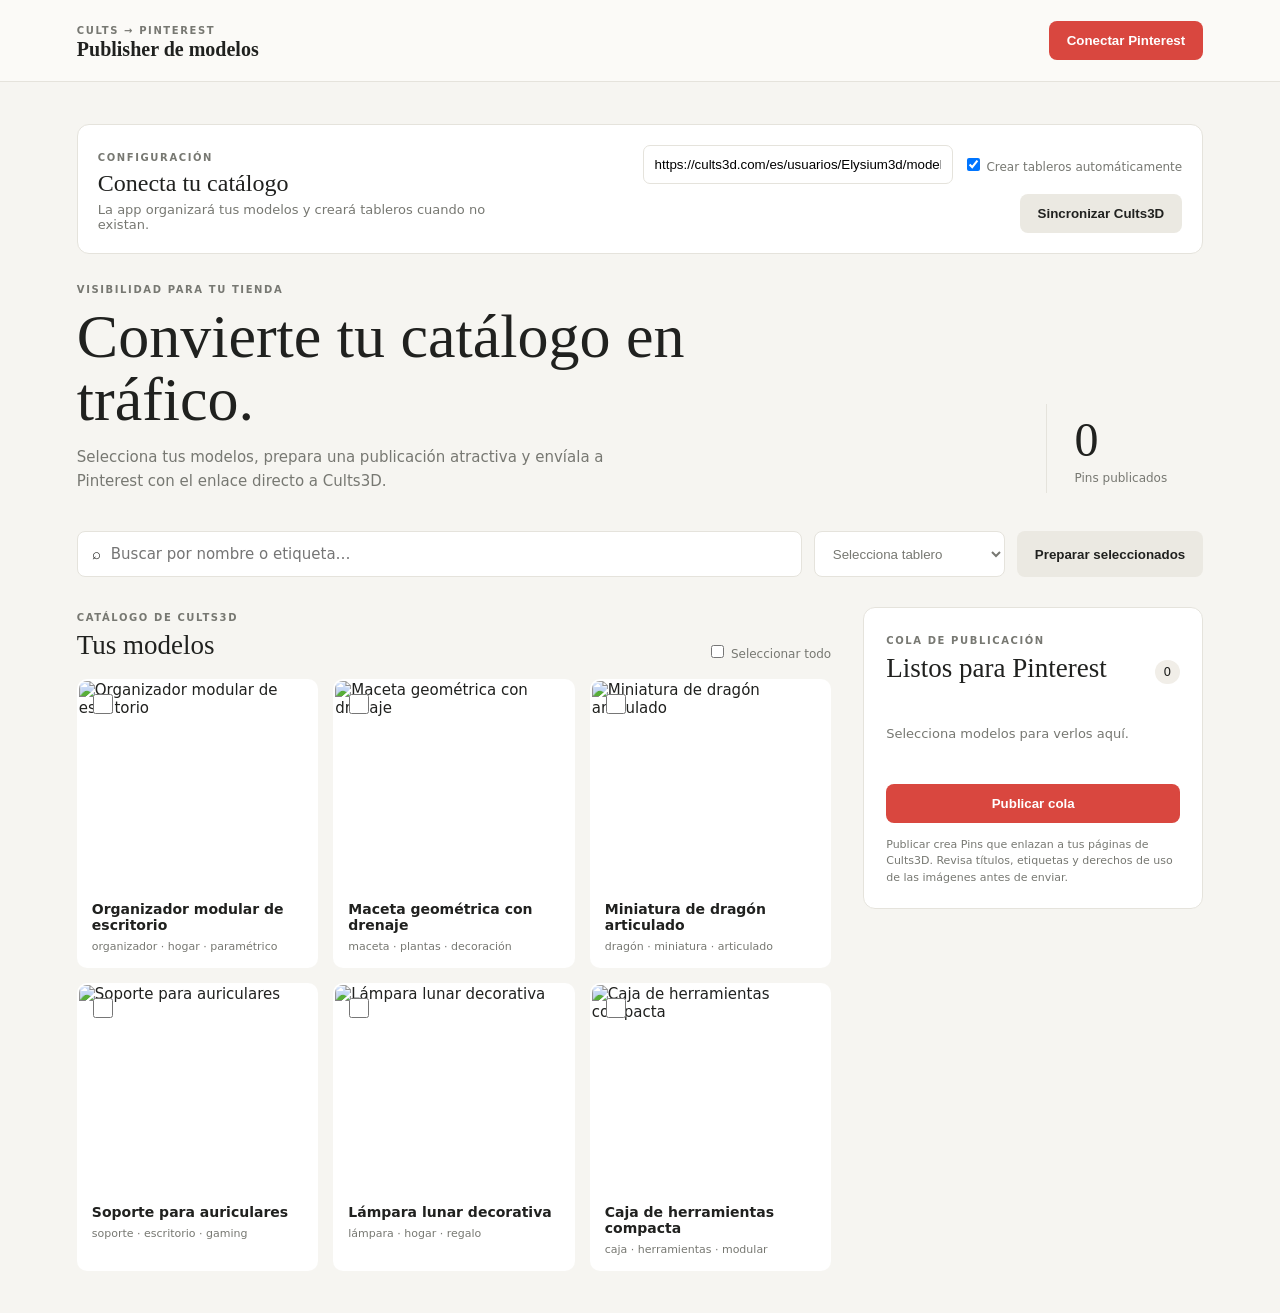
==== app.html @ 5c0fce53 "Add files via upload" ====
<!doctype html>
<html lang="es">
<head>
  <meta charset="utf-8" />
  <meta name="viewport" content="width=device-width, initial-scale=1" />
  <title>Cults → Pinterest Publisher</title>
  <link rel="stylesheet" href="styles.css" />
</head>
<body>
  <header class="topbar"><div><span class="eyebrow">CULTS → PINTEREST</span><h1>Publisher de modelos</h1></div><button id="connectBtn" class="primary">Conectar Pinterest</button></header>
  <main>
    <section class="setup"><div><span class="eyebrow">CONFIGURACIÓN</span><h3>Conecta tu catálogo</h3><p>La app organizará tus modelos y creará tableros cuando no existan.</p></div><div class="setup-fields"><input id="profileUrl" value="https://cults3d.com/es/usuarios/Elysium3d/modelos-3d" aria-label="Perfil de Cults3D" /><label><input id="autoBoards" type="checkbox" checked /> Crear tableros automáticamente</label><button id="syncBtn" class="secondary">Sincronizar Cults3D</button></div></section>
    <section class="hero"><div><p class="eyebrow">VISIBILIDAD PARA TU TIENDA</p><h2>Convierte tu catálogo en tráfico.</h2><p>Selecciona tus modelos, prepara una publicación atractiva y envíala a Pinterest con el enlace directo a Cults3D.</p></div><div class="hero-stat"><strong id="publishedCount">0</strong><span>Pins publicados</span></div></section>
    <section class="toolbar"><div class="search"><span>⌕</span><input id="search" placeholder="Buscar por nombre o etiqueta…" /></div><select id="board"><option>Selecciona tablero</option><option>Impresión 3D</option><option>Ideas para el hogar</option><option>Miniaturas y decoración</option></select><button id="prepareBtn" class="secondary">Preparar seleccionados</button></section>
    <section class="layout"><div class="catalog"><div class="section-title"><div><span class="eyebrow">CATÁLOGO DE CULTS3D</span><h3 id="selectionTitle">Tus modelos</h3></div><label class="check-all"><input type="checkbox" id="selectAll" /> Seleccionar todo</label></div><div id="models" class="model-grid"></div></div><aside class="queue"><div class="section-title"><div><span class="eyebrow">COLA DE PUBLICACIÓN</span><h3>Listos para Pinterest</h3></div><span id="queueCount" class="pill">0</span></div><div id="queueItems" class="queue-items"><div class="empty">Selecciona modelos para verlos aquí.</div></div><button id="publishBtn" class="primary full">Publicar cola</button><p class="fine">Publicar crea Pins que enlazan a tus páginas de Cults3D. Revisa títulos, etiquetas y derechos de uso de las imágenes antes de enviar.</p></aside></section>
  </main>
  <div id="toast" class="toast"></div>
  <style>.setup{display:flex;justify-content:space-between;gap:20px;align-items:center;background:#fff;border:1px solid #e5e3dc;border-radius:12px;padding:20px;margin-bottom:30px}.setup h3{font:500 24px Georgia,serif;margin:5px 0}.setup p{color:#777872;font-size:13px}.setup-fields{display:flex;gap:10px;align-items:center;flex-wrap:wrap;justify-content:flex-end}.setup-fields>input{border:1px solid #e5e3dc;border-radius:7px;padding:11px;width:310px}.setup-fields label{font-size:12px;color:#777872}@media(max-width:850px){.setup{display:block}.setup-fields{justify-content:flex-start;margin-top:15px}}</style>
  <script src="app.js"></script><script>document.getElementById('syncBtn').onclick=()=>{const auto=document.getElementById('autoBoards').checked;toast(auto?'Catálogo sincronizado. Se crearán tableros por categoría.':'Catálogo sincronizado. Usa un tablero existente para publicar.');};</script>
</body>
</html>
---- styles.css ----
:root{--bg:#f6f5f1;--card:#fff;--ink:#20211f;--muted:#777872;--line:#e5e3dc;--accent:#d9473f;--green:#34745b}*{box-sizing:border-box}body{margin:0;background:var(--bg);color:var(--ink);font:15px Inter,ui-sans-serif,system-ui,-apple-system,sans-serif}.topbar{height:82px;padding:0 6vw;display:flex;align-items:center;justify-content:space-between;border-bottom:1px solid var(--line);background:#fbfaf7}h1,h2,h3,p{margin:0}h1{font:600 20px Georgia,serif}.eyebrow{font-size:10px;letter-spacing:.16em;color:var(--muted);font-weight:700}.primary,.secondary{border:0;border-radius:8px;padding:12px 18px;font-weight:700;cursor:pointer}.primary{background:var(--accent);color:white}.secondary{background:#ebe9e2;color:var(--ink)}main{max-width:1420px;margin:auto;padding:42px 6vw}.hero{display:flex;justify-content:space-between;align-items:flex-end;margin-bottom:38px}.hero h2{font:500 clamp(32px,5vw,62px)/1.02 Georgia,serif;max-width:720px;margin:10px 0 14px}.hero p:not(.eyebrow){color:var(--muted);max-width:560px;line-height:1.6}.hero-stat{border-left:1px solid var(--line);padding:8px 36px 8px 28px;display:grid;gap:4px}.hero-stat strong{font:500 48px Georgia,serif}.hero-stat span{font-size:12px;color:var(--muted)}.toolbar{display:flex;gap:12px;margin-bottom:30px}.search{background:var(--card);border:1px solid var(--line);display:flex;align-items:center;gap:10px;padding:0 14px;flex:1;border-radius:8px}.search input{border:0;outline:0;padding:13px 0;background:transparent;width:100%;font:inherit}.toolbar select{border:1px solid var(--line);background:white;border-radius:8px;padding:0 14px;color:var(--muted)}.layout{display:grid;grid-template-columns:1fr 340px;gap:32px}.section-title{display:flex;justify-content:space-between;align-items:end;margin-bottom:18px}.section-title h3{font:500 27px Georgia,serif;margin-top:5px}.check-all{font-size:12px;color:var(--muted)}.model-grid{display:grid;grid-template-columns:repeat(auto-fill,minmax(210px,1fr));gap:15px}.model-card{background:var(--card);border-radius:10px;overflow:hidden;border:2px solid transparent;cursor:pointer;position:relative}.model-card.selected{border-color:var(--accent)}.model-card img{width:100%;aspect-ratio:1.15;object-fit:cover;display:block}.model-card .body{padding:13px}.model-card h4{font-size:14px;margin:0 0 7px}.tags{font-size:11px;color:var(--muted)}.card-check{position:absolute;top:10px;left:10px;width:20px;height:20px;accent-color:var(--accent)}.queue{background:#fff;border:1px solid var(--line);border-radius:12px;padding:22px;height:max-content;position:sticky;top:20px}.pill{background:#f1eee8;border-radius:20px;padding:5px 9px;font-size:12px}.queue-items{display:grid;gap:10px;margin:20px 0}.queue-item{display:flex;gap:10px;align-items:center;border-bottom:1px solid var(--line);padding-bottom:10px}.queue-item img{width:54px;height:54px;border-radius:6px;object-fit:cover}.queue-item strong{display:block;font-size:12px}.queue-item span{font-size:11px;color:var(--muted)}.empty{color:var(--muted);font-size:13px;line-height:1.5;padding:20px 0}.full{width:100%}.fine{font-size:11px;color:var(--muted);line-height:1.5;margin-top:14px}.toast{position:fixed;bottom:24px;right:24px;background:#20211f;color:#fff;padding:13px 17px;border-radius:8px;opacity:0;transform:translateY(10px);transition:.2s}.toast.show{opacity:1;transform:none}@media(max-width:850px){.layout{grid-template-columns:1fr}.queue{position:static}.toolbar{flex-wrap:wrap}.toolbar select{height:44px}.hero-stat{display:none}}
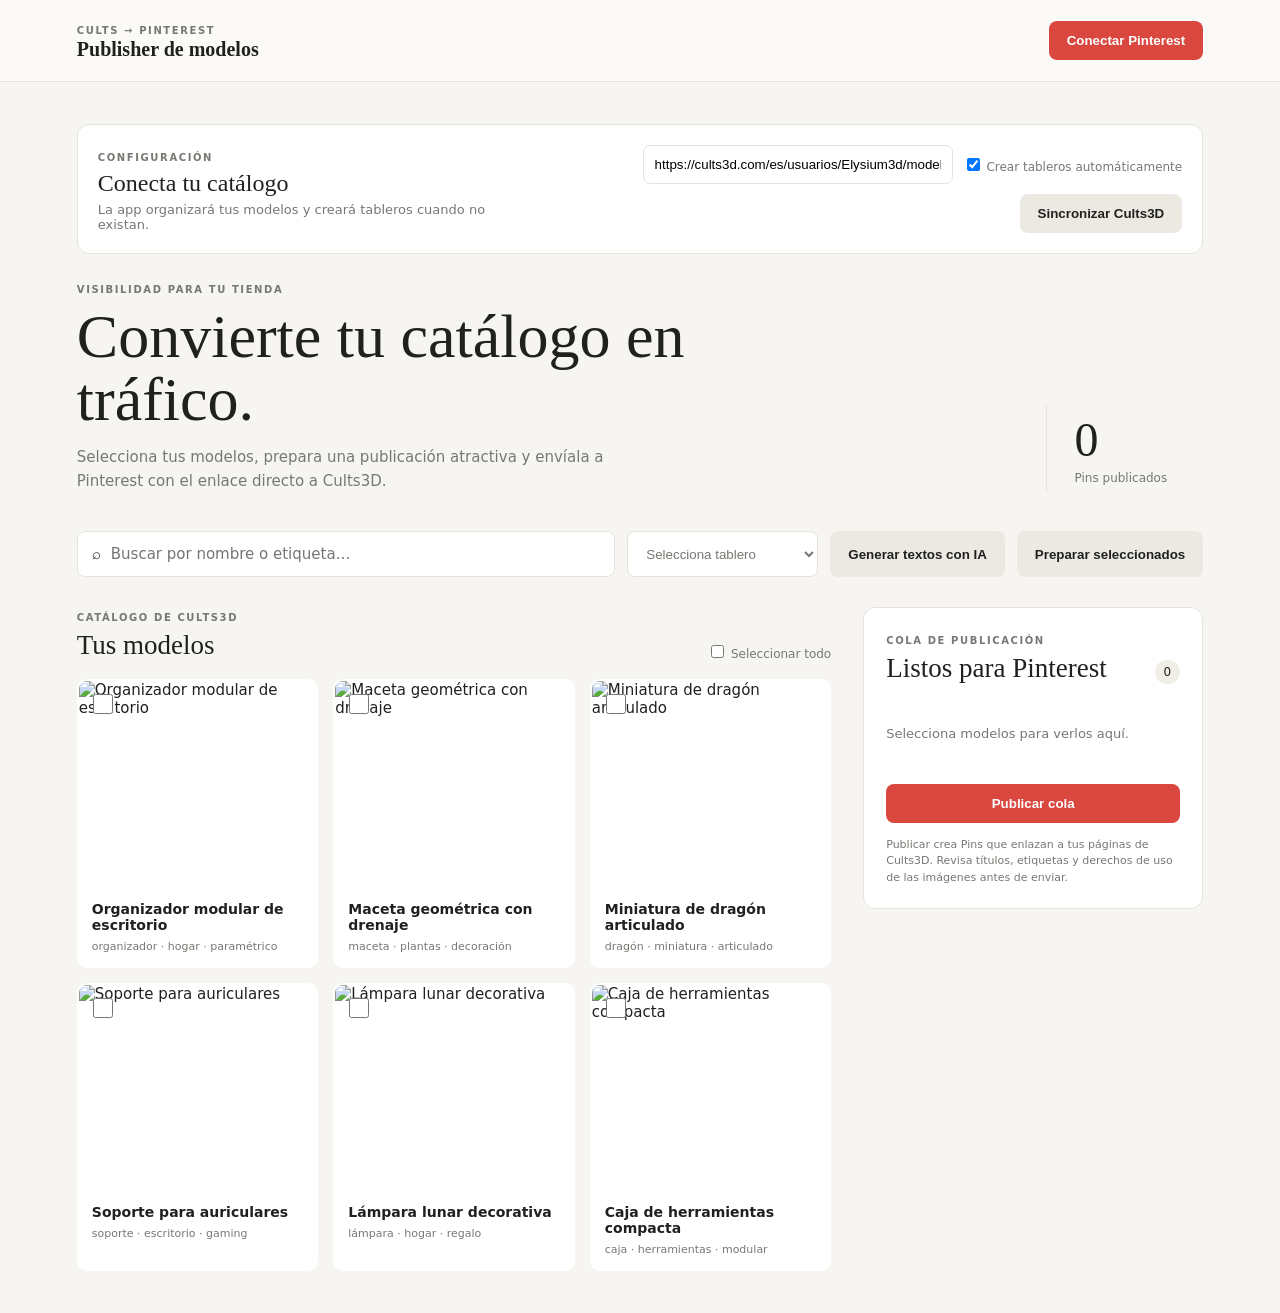
==== commit 500e0709: "Connect Gemini text generation to the app" ====
--- a/app.html
+++ b/app.html
@@ -11,7 +11,7 @@
   <main>
     <section class="setup"><div><span class="eyebrow">CONFIGURACIÓN</span><h3>Conecta tu catálogo</h3><p>La app organizará tus modelos y creará tableros cuando no existan.</p></div><div class="setup-fields"><input id="profileUrl" value="https://cults3d.com/es/usuarios/Elysium3d/modelos-3d" aria-label="Perfil de Cults3D" /><label><input id="autoBoards" type="checkbox" checked /> Crear tableros automáticamente</label><button id="syncBtn" class="secondary">Sincronizar Cults3D</button></div></section>
     <section class="hero"><div><p class="eyebrow">VISIBILIDAD PARA TU TIENDA</p><h2>Convierte tu catálogo en tráfico.</h2><p>Selecciona tus modelos, prepara una publicación atractiva y envíala a Pinterest con el enlace directo a Cults3D.</p></div><div class="hero-stat"><strong id="publishedCount">0</strong><span>Pins publicados</span></div></section>
-    <section class="toolbar"><div class="search"><span>⌕</span><input id="search" placeholder="Buscar por nombre o etiqueta…" /></div><select id="board"><option>Selecciona tablero</option><option>Impresión 3D</option><option>Ideas para el hogar</option><option>Miniaturas y decoración</option></select><button id="prepareBtn" class="secondary">Preparar seleccionados</button></section>
+    <section class="toolbar"><div class="search"><span>⌕</span><input id="search" placeholder="Buscar por nombre o etiqueta…" /></div><select id="board"><option>Selecciona tablero</option><option>Impresión 3D</option><option>Ideas para el hogar</option><option>Miniaturas y decoración</option></select><button id="generateBtn" class="secondary">Generar textos con IA</button><button id="prepareBtn" class="secondary">Preparar seleccionados</button></section>
     <section class="layout"><div class="catalog"><div class="section-title"><div><span class="eyebrow">CATÁLOGO DE CULTS3D</span><h3 id="selectionTitle">Tus modelos</h3></div><label class="check-all"><input type="checkbox" id="selectAll" /> Seleccionar todo</label></div><div id="models" class="model-grid"></div></div><aside class="queue"><div class="section-title"><div><span class="eyebrow">COLA DE PUBLICACIÓN</span><h3>Listos para Pinterest</h3></div><span id="queueCount" class="pill">0</span></div><div id="queueItems" class="queue-items"><div class="empty">Selecciona modelos para verlos aquí.</div></div><button id="publishBtn" class="primary full">Publicar cola</button><p class="fine">Publicar crea Pins que enlazan a tus páginas de Cults3D. Revisa títulos, etiquetas y derechos de uso de las imágenes antes de enviar.</p></aside></section>
   </main>
   <div id="toast" class="toast"></div>
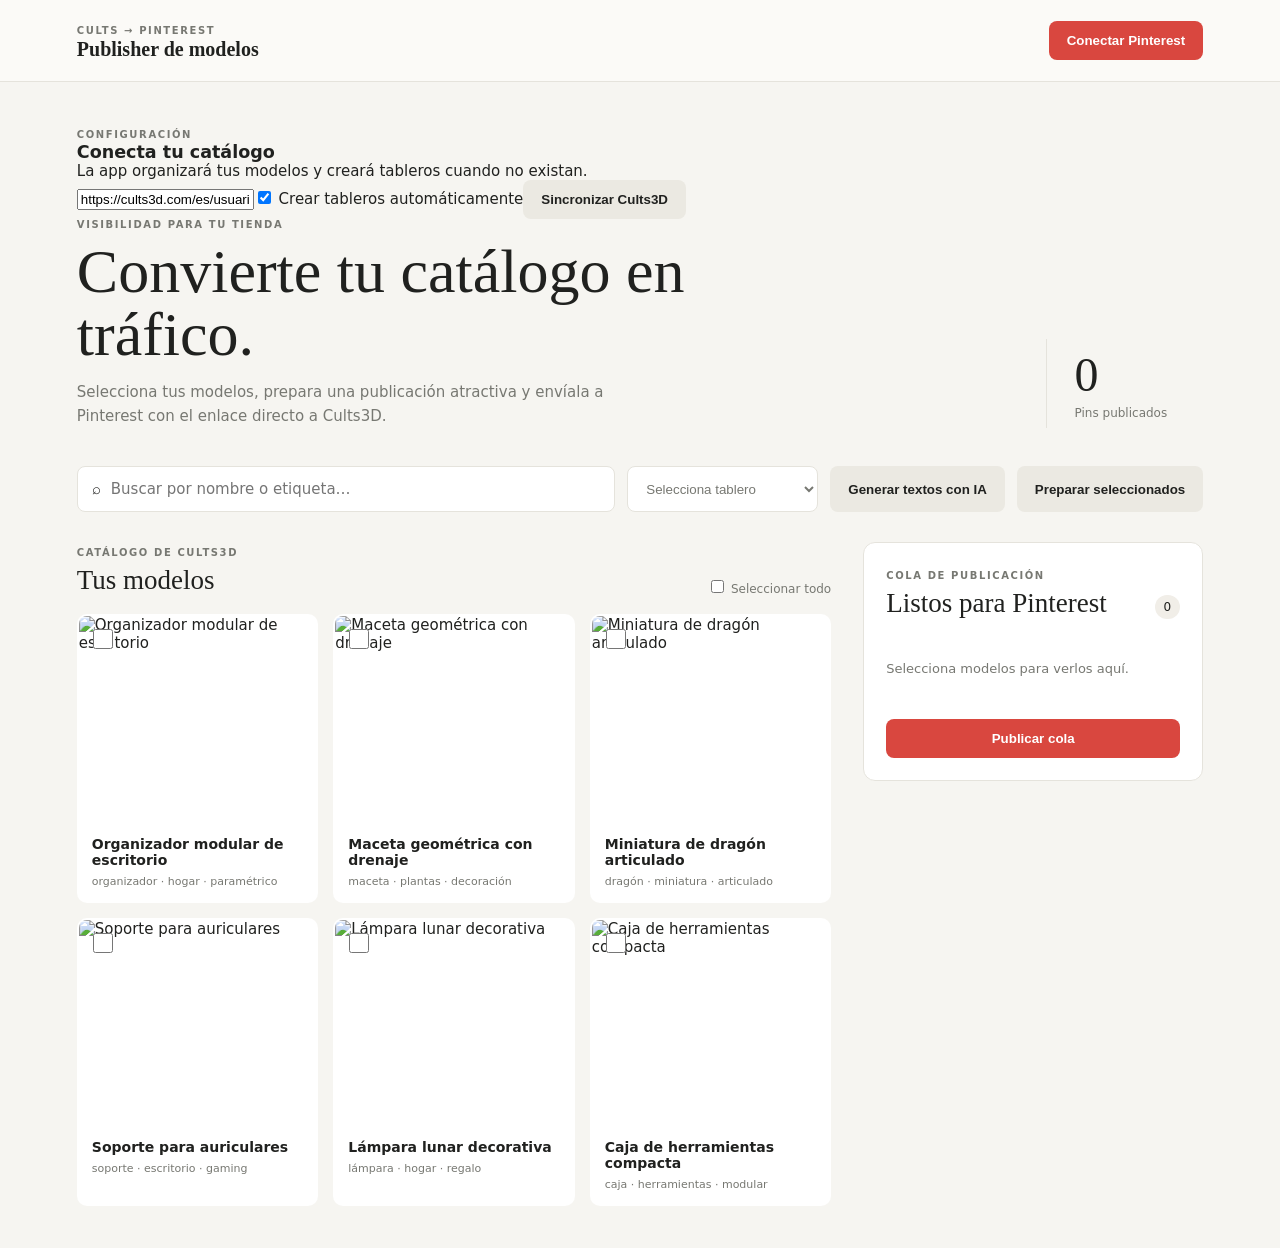
==== commit 41866199: "Update app.html" ====
--- a/app.html
+++ b/app.html
@@ -1,21 +1 @@
-<!doctype html>
-<html lang="es">
-<head>
-  <meta charset="utf-8" />
-  <meta name="viewport" content="width=device-width, initial-scale=1" />
-  <title>Cults → Pinterest Publisher</title>
-  <link rel="stylesheet" href="styles.css" />
-</head>
-<body>
-  <header class="topbar"><div><span class="eyebrow">CULTS → PINTEREST</span><h1>Publisher de modelos</h1></div><button id="connectBtn" class="primary">Conectar Pinterest</button></header>
-  <main>
-    <section class="setup"><div><span class="eyebrow">CONFIGURACIÓN</span><h3>Conecta tu catálogo</h3><p>La app organizará tus modelos y creará tableros cuando no existan.</p></div><div class="setup-fields"><input id="profileUrl" value="https://cults3d.com/es/usuarios/Elysium3d/modelos-3d" aria-label="Perfil de Cults3D" /><label><input id="autoBoards" type="checkbox" checked /> Crear tableros automáticamente</label><button id="syncBtn" class="secondary">Sincronizar Cults3D</button></div></section>
-    <section class="hero"><div><p class="eyebrow">VISIBILIDAD PARA TU TIENDA</p><h2>Convierte tu catálogo en tráfico.</h2><p>Selecciona tus modelos, prepara una publicación atractiva y envíala a Pinterest con el enlace directo a Cults3D.</p></div><div class="hero-stat"><strong id="publishedCount">0</strong><span>Pins publicados</span></div></section>
-    <section class="toolbar"><div class="search"><span>⌕</span><input id="search" placeholder="Buscar por nombre o etiqueta…" /></div><select id="board"><option>Selecciona tablero</option><option>Impresión 3D</option><option>Ideas para el hogar</option><option>Miniaturas y decoración</option></select><button id="generateBtn" class="secondary">Generar textos con IA</button><button id="prepareBtn" class="secondary">Preparar seleccionados</button></section>
-    <section class="layout"><div class="catalog"><div class="section-title"><div><span class="eyebrow">CATÁLOGO DE CULTS3D</span><h3 id="selectionTitle">Tus modelos</h3></div><label class="check-all"><input type="checkbox" id="selectAll" /> Seleccionar todo</label></div><div id="models" class="model-grid"></div></div><aside class="queue"><div class="section-title"><div><span class="eyebrow">COLA DE PUBLICACIÓN</span><h3>Listos para Pinterest</h3></div><span id="queueCount" class="pill">0</span></div><div id="queueItems" class="queue-items"><div class="empty">Selecciona modelos para verlos aquí.</div></div><button id="publishBtn" class="primary full">Publicar cola</button><p class="fine">Publicar crea Pins que enlazan a tus páginas de Cults3D. Revisa títulos, etiquetas y derechos de uso de las imágenes antes de enviar.</p></aside></section>
-  </main>
-  <div id="toast" class="toast"></div>
-  <style>.setup{display:flex;justify-content:space-between;gap:20px;align-items:center;background:#fff;border:1px solid #e5e3dc;border-radius:12px;padding:20px;margin-bottom:30px}.setup h3{font:500 24px Georgia,serif;margin:5px 0}.setup p{color:#777872;font-size:13px}.setup-fields{display:flex;gap:10px;align-items:center;flex-wrap:wrap;justify-content:flex-end}.setup-fields>input{border:1px solid #e5e3dc;border-radius:7px;padding:11px;width:310px}.setup-fields label{font-size:12px;color:#777872}@media(max-width:850px){.setup{display:block}.setup-fields{justify-content:flex-start;margin-top:15px}}</style>
-  <script src="app.js"></script><script>document.getElementById('syncBtn').onclick=()=>{const auto=document.getElementById('autoBoards').checked;toast(auto?'Catálogo sincronizado. Se crearán tableros por categoría.':'Catálogo sincronizado. Usa un tablero existente para publicar.');};</script>
-</body>
-</html>
+<!doctype html><html lang="es"><head><meta charset="utf-8"><meta name="viewport" content="width=device-width,initial-scale=1"><title>Cults → Pinterest Publisher</title><link rel="stylesheet" href="styles.css"></head><body><header class="topbar"><div><span class="eyebrow">CULTS → PINTEREST</span><h1>Publisher de modelos</h1></div><button id="connectBtn" class="primary">Conectar Pinterest</button></header><main><section class="setup"><div><span class="eyebrow">CONFIGURACIÓN</span><h3>Conecta tu catálogo</h3><p>La app organizará tus modelos y creará tableros cuando no existan.</p></div><div class="setup-fields"><input id="profileUrl" value="https://cults3d.com/es/usuarios/Elysium3d/modelos-3d" aria-label="Perfil de Cults3D"><label><input id="autoBoards" type="checkbox" checked> Crear tableros automáticamente</label><button id="syncBtn" class="secondary">Sincronizar Cults3D</button></div></section><section class="hero"><div><p class="eyebrow">VISIBILIDAD PARA TU TIENDA</p><h2>Convierte tu catálogo en tráfico.</h2><p>Selecciona tus modelos, prepara una publicación atractiva y envíala a Pinterest con el enlace directo a Cults3D.</p></div><div class="hero-stat"><strong id="publishedCount">0</strong><span>Pins publicados</span></div></section><section class="toolbar"><div class="search"><span>⌕</span><input id="search" placeholder="Buscar por nombre o etiqueta…"></div><select id="board"><option>Selecciona tablero</option><option>Impresión 3D</option><option>Ideas para el hogar</option><option>Miniaturas y decoración</option></select><button id="generateBtn" class="secondary">Generar textos con IA</button><button id="prepareBtn" class="secondary">Preparar seleccionados</button></section><section class="layout"><div class="catalog"><div class="section-title"><div><span class="eyebrow">CATÁLOGO DE CULTS3D</span><h3 id="selectionTitle">Tus modelos</h3></div><label class="check-all"><input type="checkbox" id="selectAll"> Seleccionar todo</label></div><div id="models" class="model-grid"></div></div><aside class="queue"><div class="section-title"><div><span class="eyebrow">COLA DE PUBLICACIÓN</span><h3>Listos para Pinterest</h3></div><span id="queueCount" class="pill">0</span></div><div id="queueItems" class="queue-items"><div class="empty">Selecciona modelos para verlos aquí.</div></div><button id="publishBtn" class="primary full">Publicar cola</button></aside></section></main><div id="toast" class="toast"></div><script src="app.js"></script></body></html>
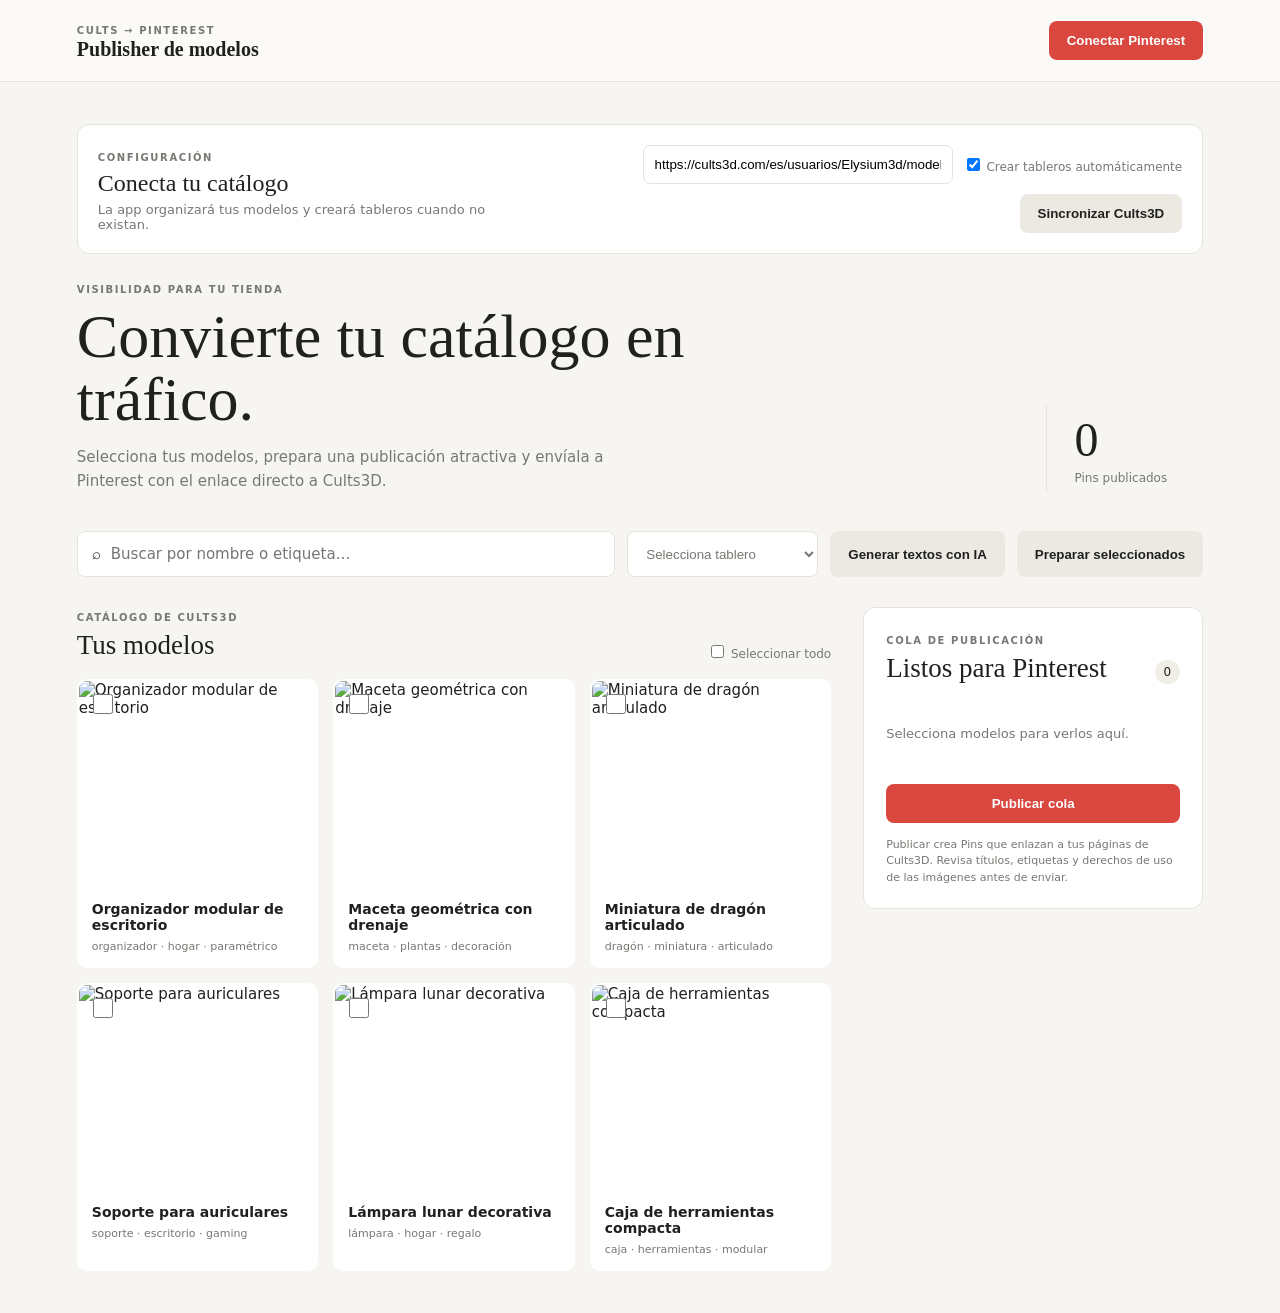
==== commit a0c5f4d0: "Add files via upload" ====
--- a/app.html
+++ b/app.html
@@ -1 +1,21 @@
-<!doctype html><html lang="es"><head><meta charset="utf-8"><meta name="viewport" content="width=device-width,initial-scale=1"><title>Cults → Pinterest Publisher</title><link rel="stylesheet" href="styles.css"></head><body><header class="topbar"><div><span class="eyebrow">CULTS → PINTEREST</span><h1>Publisher de modelos</h1></div><button id="connectBtn" class="primary">Conectar Pinterest</button></header><main><section class="setup"><div><span class="eyebrow">CONFIGURACIÓN</span><h3>Conecta tu catálogo</h3><p>La app organizará tus modelos y creará tableros cuando no existan.</p></div><div class="setup-fields"><input id="profileUrl" value="https://cults3d.com/es/usuarios/Elysium3d/modelos-3d" aria-label="Perfil de Cults3D"><label><input id="autoBoards" type="checkbox" checked> Crear tableros automáticamente</label><button id="syncBtn" class="secondary">Sincronizar Cults3D</button></div></section><section class="hero"><div><p class="eyebrow">VISIBILIDAD PARA TU TIENDA</p><h2>Convierte tu catálogo en tráfico.</h2><p>Selecciona tus modelos, prepara una publicación atractiva y envíala a Pinterest con el enlace directo a Cults3D.</p></div><div class="hero-stat"><strong id="publishedCount">0</strong><span>Pins publicados</span></div></section><section class="toolbar"><div class="search"><span>⌕</span><input id="search" placeholder="Buscar por nombre o etiqueta…"></div><select id="board"><option>Selecciona tablero</option><option>Impresión 3D</option><option>Ideas para el hogar</option><option>Miniaturas y decoración</option></select><button id="generateBtn" class="secondary">Generar textos con IA</button><button id="prepareBtn" class="secondary">Preparar seleccionados</button></section><section class="layout"><div class="catalog"><div class="section-title"><div><span class="eyebrow">CATÁLOGO DE CULTS3D</span><h3 id="selectionTitle">Tus modelos</h3></div><label class="check-all"><input type="checkbox" id="selectAll"> Seleccionar todo</label></div><div id="models" class="model-grid"></div></div><aside class="queue"><div class="section-title"><div><span class="eyebrow">COLA DE PUBLICACIÓN</span><h3>Listos para Pinterest</h3></div><span id="queueCount" class="pill">0</span></div><div id="queueItems" class="queue-items"><div class="empty">Selecciona modelos para verlos aquí.</div></div><button id="publishBtn" class="primary full">Publicar cola</button></aside></section></main><div id="toast" class="toast"></div><script src="app.js"></script></body></html>
+<!doctype html>
+<html lang="es">
+<head>
+  <meta charset="utf-8" />
+  <meta name="viewport" content="width=device-width, initial-scale=1" />
+  <title>Cults → Pinterest Publisher</title>
+  <link rel="stylesheet" href="styles.css" />
+</head>
+<body>
+  <header class="topbar"><div><span class="eyebrow">CULTS → PINTEREST</span><h1>Publisher de modelos</h1></div><button id="connectBtn" class="primary">Conectar Pinterest</button></header>
+  <main>
+    <section class="setup"><div><span class="eyebrow">CONFIGURACIÓN</span><h3>Conecta tu catálogo</h3><p>La app organizará tus modelos y creará tableros cuando no existan.</p></div><div class="setup-fields"><input id="profileUrl" value="https://cults3d.com/es/usuarios/Elysium3d/modelos-3d" aria-label="Perfil de Cults3D" /><label><input id="autoBoards" type="checkbox" checked /> Crear tableros automáticamente</label><button id="syncBtn" class="secondary">Sincronizar Cults3D</button></div></section>
+    <section class="hero"><div><p class="eyebrow">VISIBILIDAD PARA TU TIENDA</p><h2>Convierte tu catálogo en tráfico.</h2><p>Selecciona tus modelos, prepara una publicación atractiva y envíala a Pinterest con el enlace directo a Cults3D.</p></div><div class="hero-stat"><strong id="publishedCount">0</strong><span>Pins publicados</span></div></section>
+    <section class="toolbar"><div class="search"><span>⌕</span><input id="search" placeholder="Buscar por nombre o etiqueta…" /></div><select id="board"><option>Selecciona tablero</option><option>Impresión 3D</option><option>Ideas para el hogar</option><option>Miniaturas y decoración</option></select><button id="generateBtn" class="secondary">Generar textos con IA</button><button id="prepareBtn" class="secondary">Preparar seleccionados</button></section>
+    <section class="layout"><div class="catalog"><div class="section-title"><div><span class="eyebrow">CATÁLOGO DE CULTS3D</span><h3 id="selectionTitle">Tus modelos</h3></div><label class="check-all"><input type="checkbox" id="selectAll" /> Seleccionar todo</label></div><div id="models" class="model-grid"></div></div><aside class="queue"><div class="section-title"><div><span class="eyebrow">COLA DE PUBLICACIÓN</span><h3>Listos para Pinterest</h3></div><span id="queueCount" class="pill">0</span></div><div id="queueItems" class="queue-items"><div class="empty">Selecciona modelos para verlos aquí.</div></div><button id="publishBtn" class="primary full">Publicar cola</button><p class="fine">Publicar crea Pins que enlazan a tus páginas de Cults3D. Revisa títulos, etiquetas y derechos de uso de las imágenes antes de enviar.</p></aside></section>
+  </main>
+  <div id="toast" class="toast"></div>
+  <style>.setup{display:flex;justify-content:space-between;gap:20px;align-items:center;background:#fff;border:1px solid #e5e3dc;border-radius:12px;padding:20px;margin-bottom:30px}.setup h3{font:500 24px Georgia,serif;margin:5px 0}.setup p{color:#777872;font-size:13px}.setup-fields{display:flex;gap:10px;align-items:center;flex-wrap:wrap;justify-content:flex-end}.setup-fields>input{border:1px solid #e5e3dc;border-radius:7px;padding:11px;width:310px}.setup-fields label{font-size:12px;color:#777872}@media(max-width:850px){.setup{display:block}.setup-fields{justify-content:flex-start;margin-top:15px}}</style>
+  <script src="app.js"></script>
+</body>
+</html>
